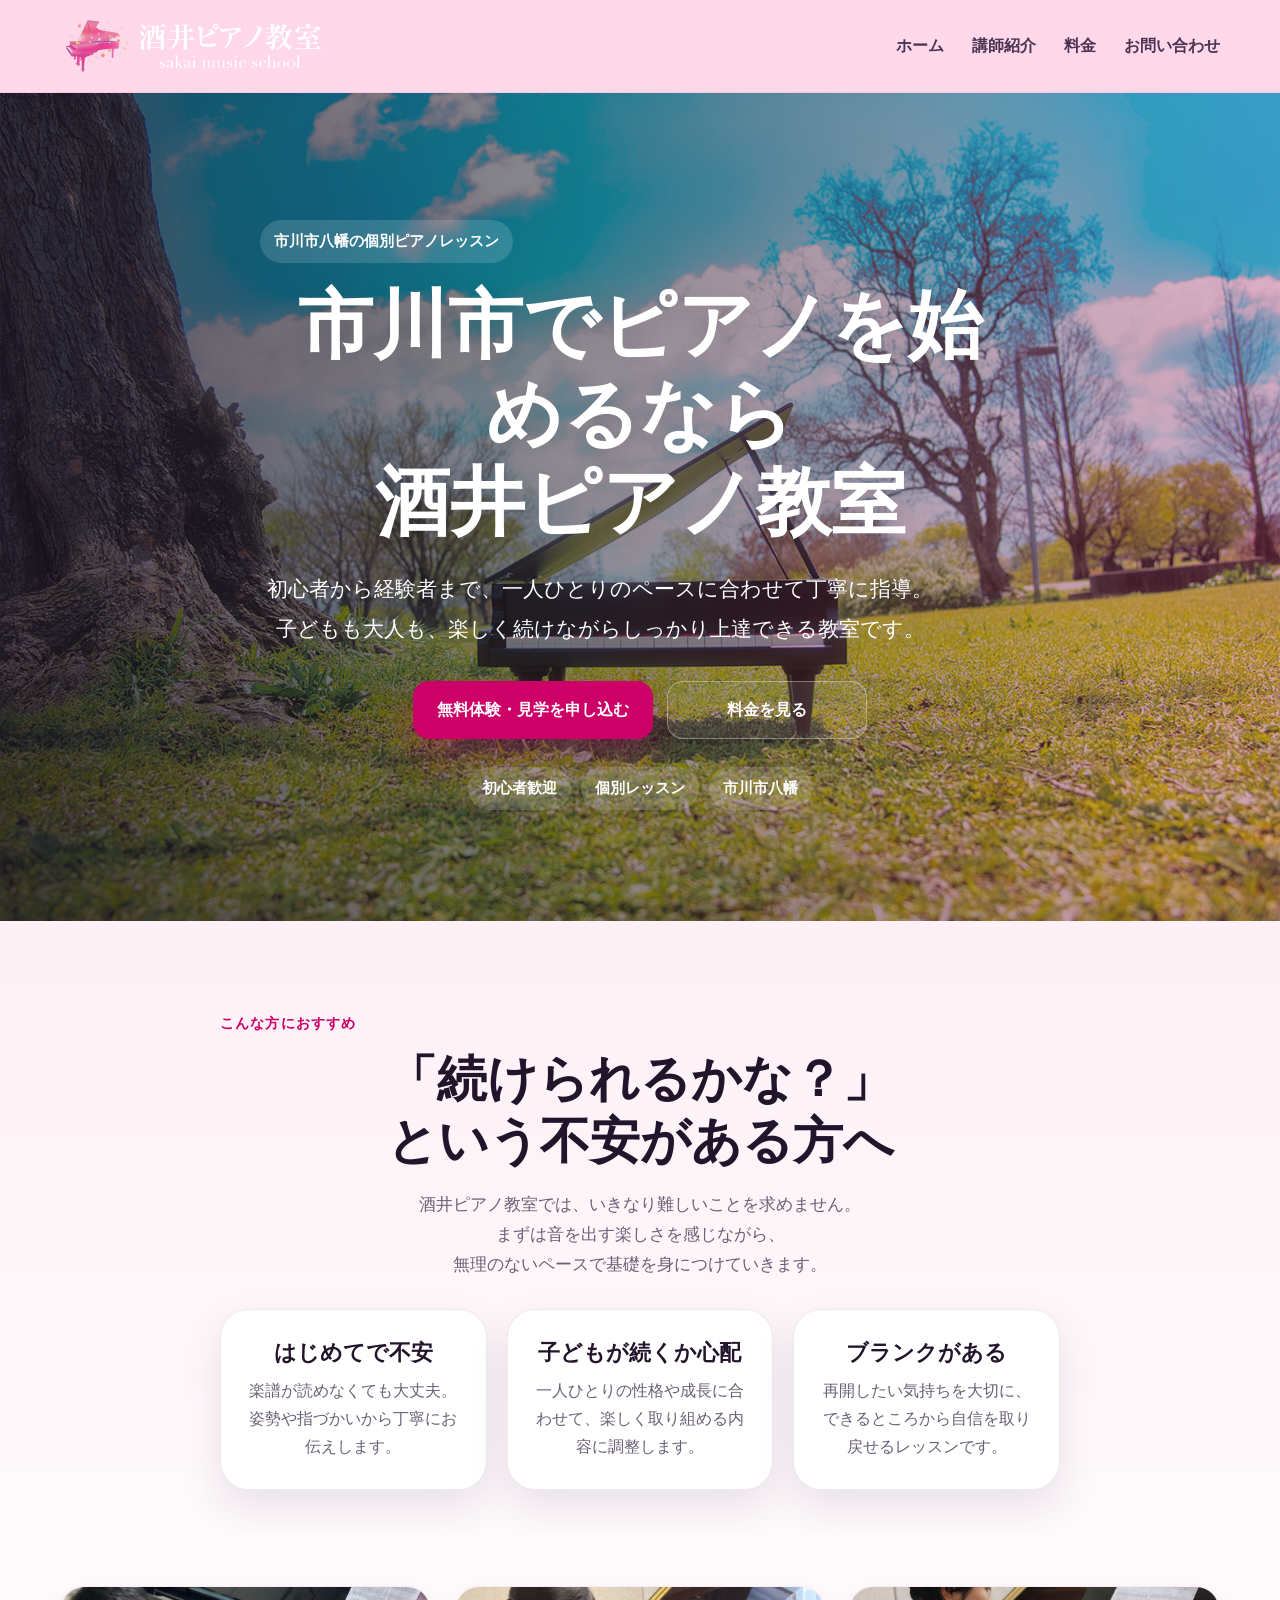
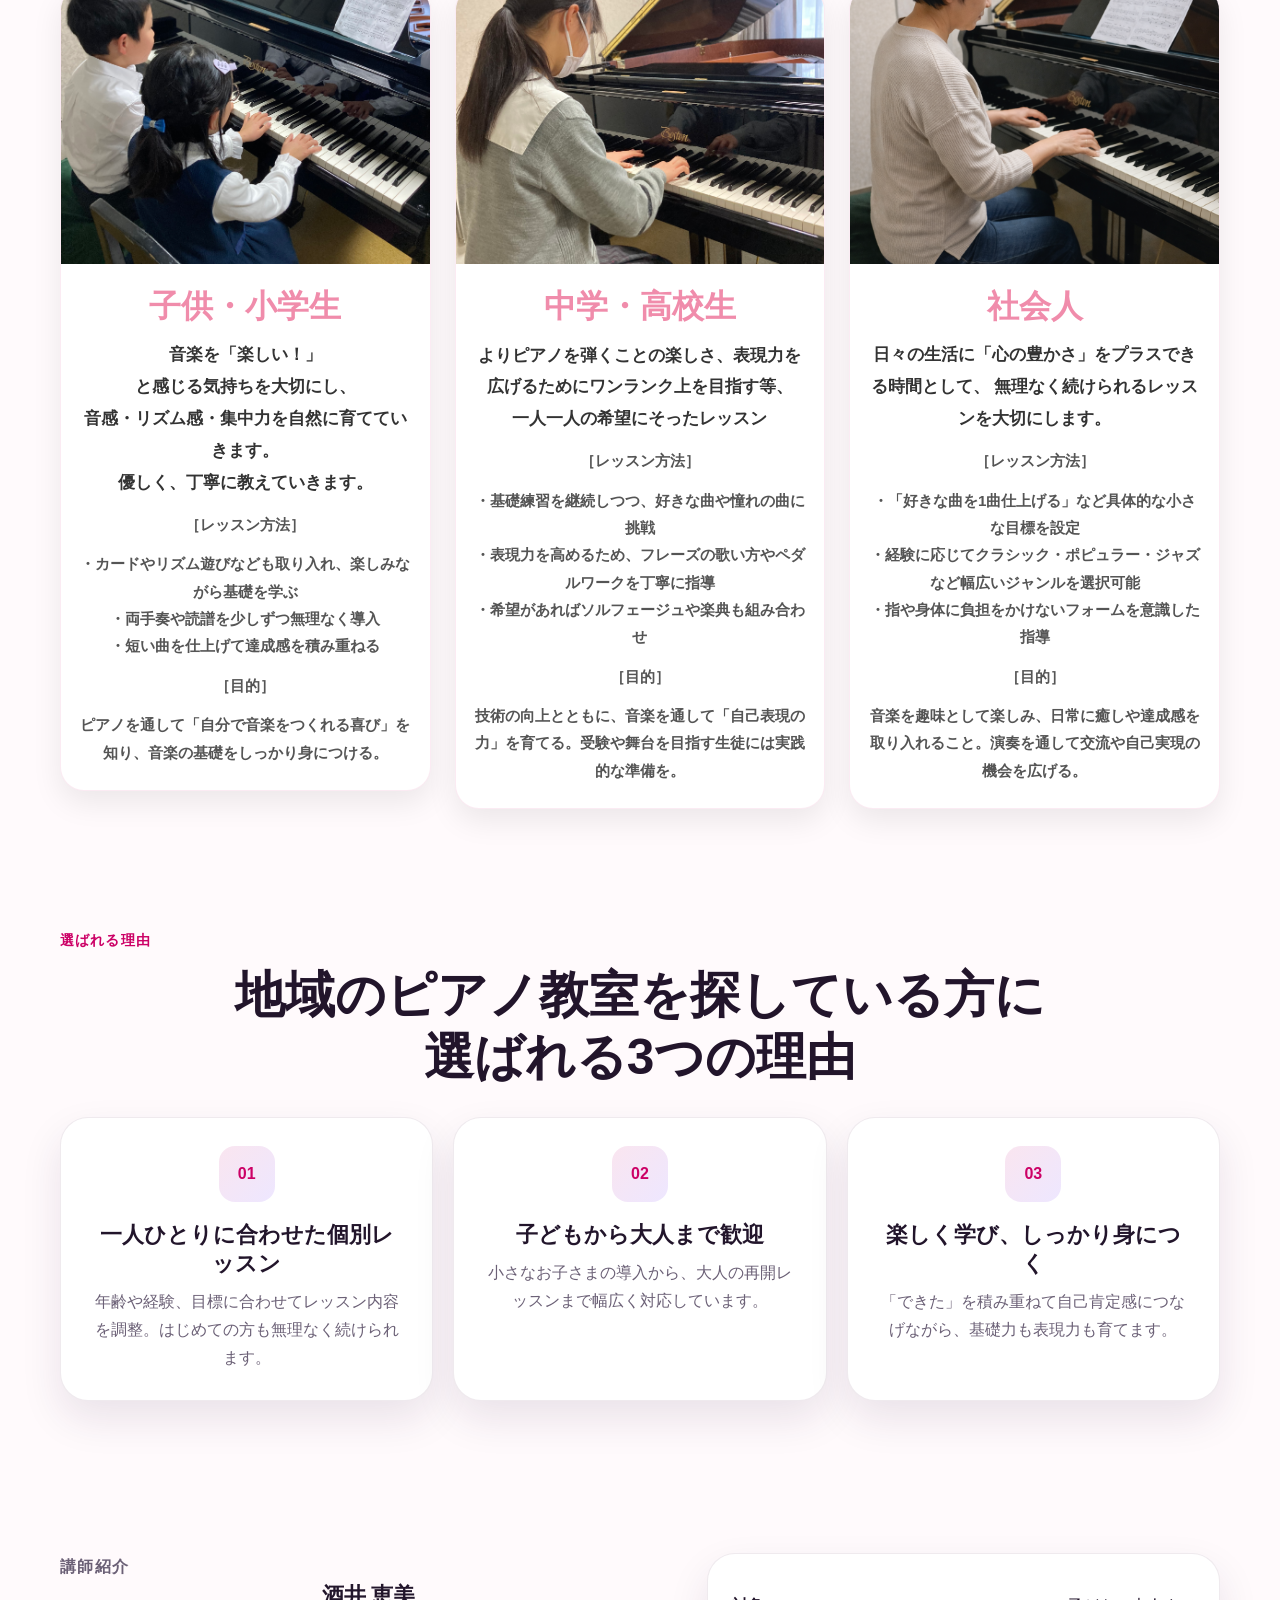
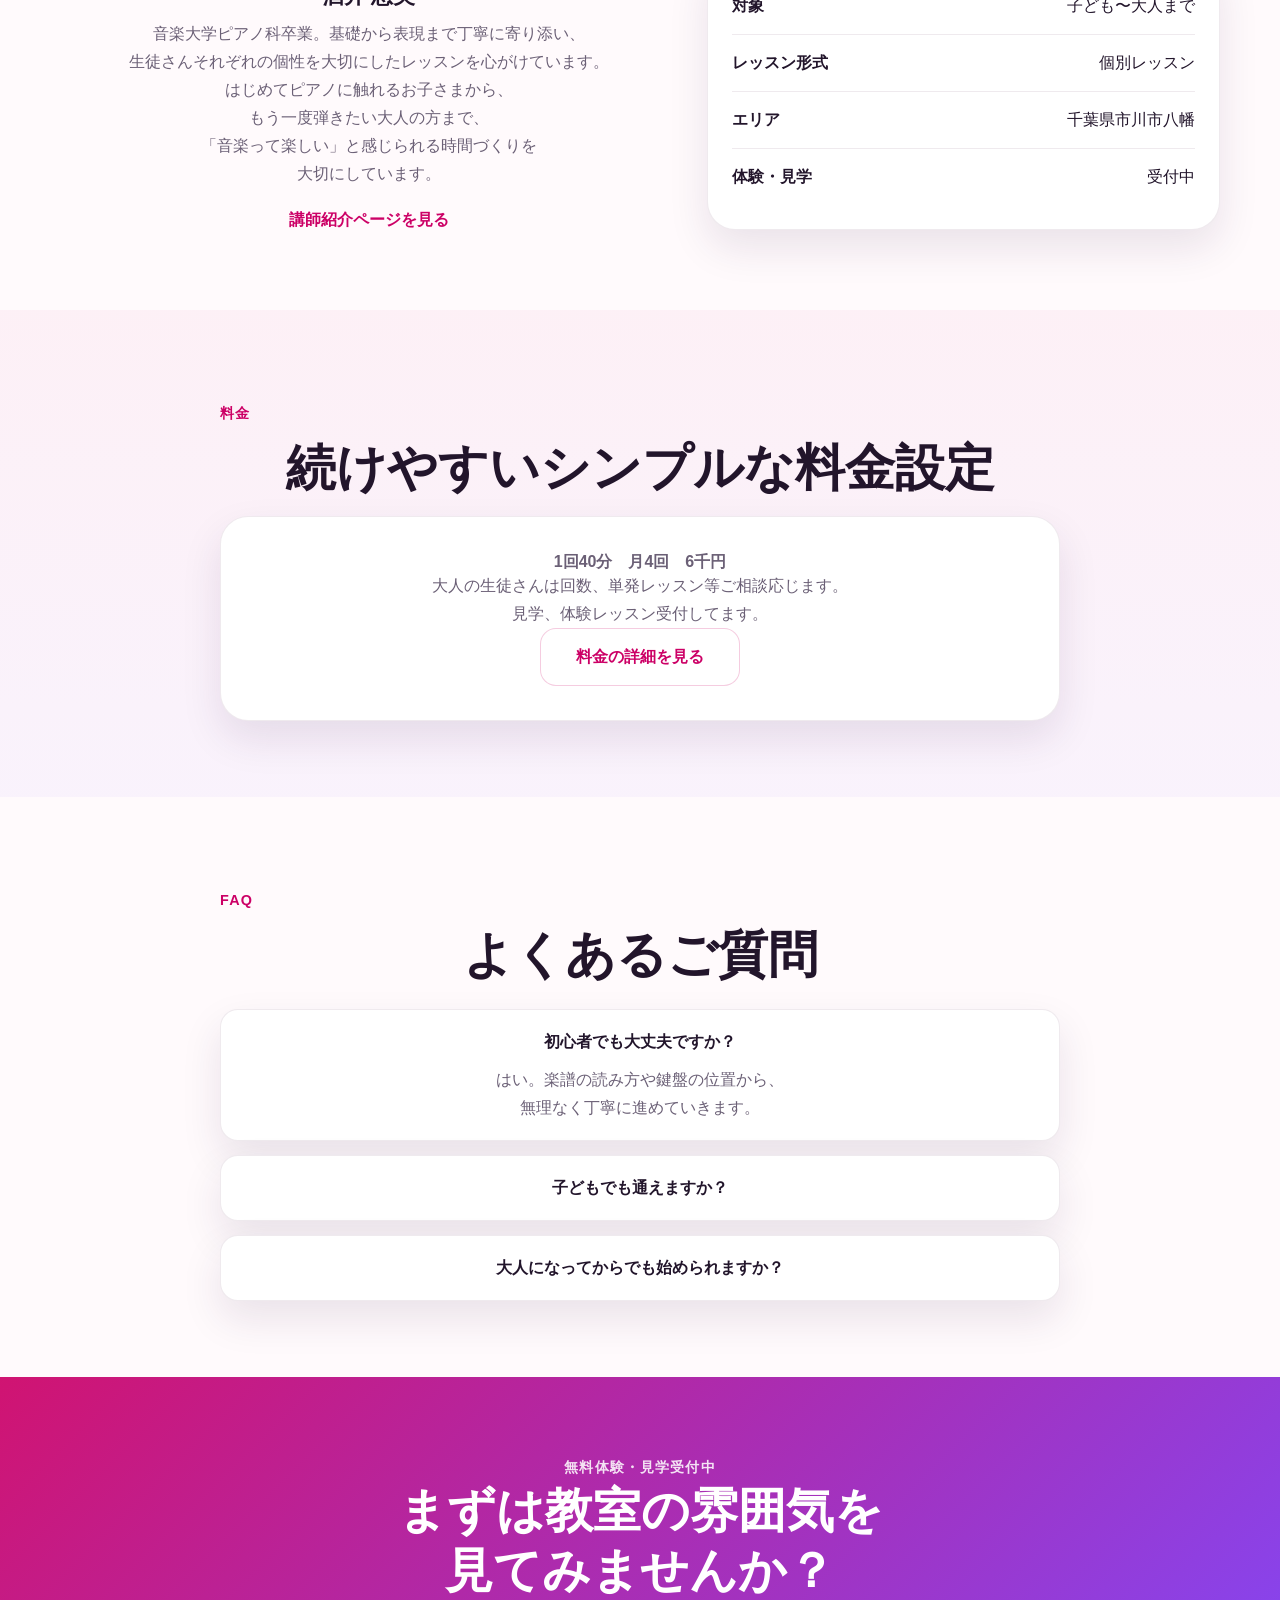
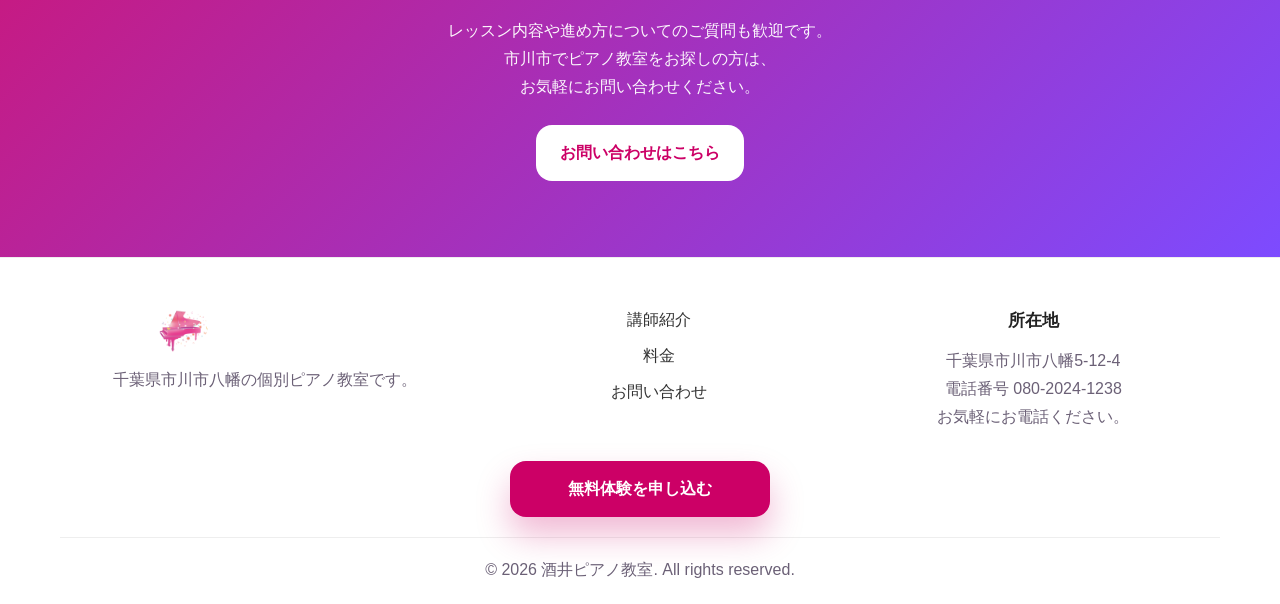
==== index.html @ 2bba55c4 "Add files via upload" ====
<!DOCTYPE html>
<html lang="ja">

<head>
  <meta charset="UTF-8" />
  <meta name="viewport" content="width=device-width, initial-scale=1.0" />
  <title>市川市・本八幡のピアノ教室｜酒井ピアノ教室</title>
  <meta name="description" content="千葉県市川市八幡の酒井ピアノ教室。初心者から経験者まで、一人ひとりに合わせた個別レッスン。子どもから大人まで歓迎。無料体験・見学受付中。" />
  <meta name="format-detection" content="telephone=no" />
  <meta property="og:type" content="website" />
  <meta property="og:title" content="市川市・本八幡のピアノ教室｜酒井ピアノ教室" />
  <meta property="og:description" content="初心者歓迎。個別レッスンで楽しく上達できる市川市八幡のピアノ教室です。" />
  <meta property="og:image" content="piano_head.jpg" />
  <meta name="twitter:card" content="summary_large_image" />
  <link rel="stylesheet" href="styles.css" />
  <script type="application/ld+json">
  {
    "@context": "https://schema.org",
    "@type": "MusicSchool",
    "name": "酒井ピアノ教室",
    "description": "市川市八幡にある個別レッスン中心のピアノ教室。",
    "image": "piano_head.jpg",
    "telephone": "000-0000-0000",
    "address": {
      "@type": "PostalAddress",
      "addressRegion": "千葉県",
      "addressLocality": "市川市",
      "streetAddress": "八幡5-1-0",
      "addressCountry": "JP"
    }
  }
  </script>
</head>

<body>
  <header class="site-header sakai-top-header">
    <div class="container nav-wrap">
      <a href="index.html" class="logo logo-image" aria-label="酒井ピアノ教室 ホーム">
        <img src="sakai_logo.png" alt="酒井ピアノ教室" class="site-logo-image" />
      </a>

      <button class="nav-toggle" aria-label="メニューを開く" aria-expanded="false" aria-controls="site-nav">
        <span></span><span></span><span></span>
      </button>

      <nav class="site-nav" id="site-nav">
        <a href="index.html">ホーム</a>
        <a href="teacher.html">講師紹介</a>
        <a href="price.html">料金</a>
        <a href="contact.html">お問い合わせ</a>
      </nav>
    </div>
  </header>

  <main>
    <section class="hero">
      <img src="piano_head.jpg" alt="青空と芝生の広場に置かれたピアノのイメージ写真" class="hero-image" />
      <div class="hero-overlay"></div>

      <div class="container hero-content">
        <p class="hero-kicker">市川市八幡の個別ピアノレッスン</p>
        <h1>市川市でピアノを始めるなら<br>酒井ピアノ教室</h1>
        <p class="hero-text">
          初心者から経験者まで、一人ひとりのペースに合わせて丁寧に指導。<br>
          子どもも大人も、楽しく続けながらしっかり上達できる教室です。
        </p>

        <div class="hero-actions">
          <a href="contact.html" class="btn btn-primary">無料体験・見学を申し込む</a>
          <a href="price.html" class="btn btn-secondary">料金を見る</a>
        </div>

        <ul class="hero-points">
          <li>初心者歓迎</li>
          <li>個別レッスン</li>
          <li>市川市八幡</li>
        </ul>
      </div>
    </section>

    <section class="section intro">
      <div class="container narrow-center">
        <p class="section-label center">こんな方におすすめ</p>
        <h2 class="section-title">「続けられるかな？」<br>という不安がある方へ</h2>
        <p class="lead center">
          酒井ピアノ教室では、いきなり難しいことを求めません。
          <br>まずは音を出す楽しさを感じながら、<br>無理のないペースで基礎を身につけていきます。
        </p>

        <div class="worry-grid">
          <article class="worry-card">
            <h3>はじめてで不安</h3>
            <p>楽譜が読めなくても大丈夫。姿勢や指づかいから丁寧にお伝えします。</p>
          </article>
          <article class="worry-card">
            <h3>子どもが続くか心配</h3>
            <p>一人ひとりの性格や成長に合わせて、楽しく取り組める内容に調整します。</p>
          </article>
          <article class="worry-card">
            <h3>ブランクがある</h3>
            <p>再開したい気持ちを大切に、できるところから自信を取り戻せるレッスンです。</p>
          </article>
        </div>
      </div>
    </section>

    <section class="section photo-band">
      <div class="container">
        <div class="photo-grid-3">

          <!-- 01 -->
          <figure class="photo-card">
            <img src="01.jpg" alt="子供・小学生のレッスン風景" />
            <figcaption class="photo-caption">
              <h3>子供・小学生</h3>
              <p>
                音楽を「楽しい！」<br>と感じる気持ちを大切にし、<br>
                音感・リズム感・集中力を自然に育てていきます。<br>優しく、丁寧に教えていきます。
              </p>

              <p class="small heading">［レッスン方法］</p>
              <p class="small">
                ・カードやリズム遊びなども取り入れ、楽しみながら基礎を学ぶ<br>
                ・両手奏や読譜を少しずつ無理なく導入<br>
                ・短い曲を仕上げて達成感を積み重ねる
              </p>

              <p class="small heading">［目的］</p>
              <p class="small">
                ピアノを通して「自分で音楽をつくれる喜び」を知り、音楽の基礎をしっかり身につける。
              </p>
            </figcaption>
          </figure>

          <!-- 02 -->
          <figure class="photo-card">
            <img src="02.jpg" alt="中学・高校生のレッスン風景" />
            <figcaption class="photo-caption">
              <h3>中学・高校生</h3>
              <p>
                よりピアノを弾くことの楽しさ、表現力を広げるためにワンランク上を目指す等、<br>
                一人一人の希望にそったレッスン
              </p>

              <p class="small heading">［レッスン方法］</p>
              <p class="small">
                ・基礎練習を継続しつつ、好きな曲や憧れの曲に挑戦<br>
                ・表現力を高めるため、フレーズの歌い方やペダルワークを丁寧に指導<br>
                ・希望があればソルフェージュや楽典も組み合わせ
              </p>

              <p class="small heading">［目的］</p>
              <p class="small">
                技術の向上とともに、音楽を通して「自己表現の力」を育てる。受験や舞台を目指す生徒には実践的な準備を。
              </p>
            </figcaption>
          </figure>

          <!-- 03 -->
          <figure class="photo-card">
            <img src="03.png" alt="社会人のレッスン風景" />
            <figcaption class="photo-caption">
              <h3>社会人</h3>
              <p>
                日々の生活に「心の豊かさ」をプラスできる時間として、
                無理なく続けられるレッスンを大切にします。
              </p>

              <p class="small heading">［レッスン方法］</p>
              <p class="small">
                ・「好きな曲を1曲仕上げる」など具体的な小さな目標を設定<br>
                ・経験に応じてクラシック・ポピュラー・ジャズなど幅広いジャンルを選択可能<br>
                ・指や身体に負担をかけないフォームを意識した指導
              </p>

              <p class="small heading">［目的］</p>
              <p class="small">
                音楽を趣味として楽しみ、日常に癒しや達成感を取り入れること。演奏を通して交流や自己実現の機会を広げる。
              </p>
            </figcaption>
          </figure>

        </div>
      </div>
    </section>

    <section class="section reasons" id="reason">
      <div class="container">
        <p class="section-label center">選ばれる理由</p>
        <h2 class="section-title">地域のピアノ教室を探している方に<br>選ばれる3つの理由</h2>

        <div class="feature-grid">
          <article class="feature-card">
            <div class="feature-num">01</div>
            <h3>一人ひとりに合わせた個別レッスン</h3>
            <p>年齢や経験、目標に合わせてレッスン内容を調整。はじめての方も無理なく続けられます。</p>
          </article>

          <article class="feature-card">
            <div class="feature-num">02</div>
            <h3>子どもから大人まで歓迎</h3>
            <p>小さなお子さまの導入から、大人の再開レッスンまで幅広く対応しています。</p>
          </article>

          <article class="feature-card">
            <div class="feature-num">03</div>
            <h3>楽しく学び、しっかり身につく</h3>
            <p>「できた」を積み重ねて自己肯定感につなげながら、基礎力も表現力も育てます。</p>
          </article>
        </div>
      </div>
    </section>

    <section class="section trust">
      <div class="container split-grid">
        <div class="trust-copy">
          <p class="section-label center-mobile">講師紹介</p>
          <h2>酒井 恵美</h2>
          <p>
            音楽大学ピアノ科卒業。基礎から表現まで丁寧に寄り添い、
            <br>生徒さんそれぞれの個性を大切にしたレッスンを心がけています。
          </p>
          <p>
            はじめてピアノに触れるお子さまから、<br>もう一度弾きたい大人の方まで、
            <br>「音楽って楽しい」と感じられる時間づくりを<br>大切にしています。
          </p>
          <p class="center-mobile">
            <a href="teacher.html" class="text-link">講師紹介ページを見る</a>
          </p>
        </div>

        <div class="trust-box">
          <div class="trust-item">
            <strong>対象</strong>
            <span>子ども〜大人まで</span>
          </div>
          <div class="trust-item">
            <strong>レッスン形式</strong>
            <span>個別レッスン</span>
          </div>
          <div class="trust-item">
            <strong>エリア</strong>
            <span>千葉県市川市八幡</span>
          </div>
          <div class="trust-item">
            <strong>体験・見学</strong>
            <span>受付中</span>
          </div>
        </div>
      </div>
    </section>

    <section class="section price-preview">
      <div class="container narrow-center">
        <p class="section-label center">料金</p>
        <h2 class="section-title">続けやすいシンプルな料金設定</h2>
        <div class="price-panel">
          <p class="price-main">1回40分　月4回　6千円</p>
          <p>大人の生徒さんは回数、単発レッスン等ご相談応じます。</p>
          <p>見学、体験レッスン受付してます。</p>
          <a href="price.html" class="btn btn-outline">料金の詳細を見る</a>
        </div>
      </div>
    </section>

    <section class="section faq">
      <div class="container narrow-center">
        <p class="section-label center">FAQ</p>
        <h2 class="section-title">よくあるご質問</h2>

        <div class="faq-list">
          <details open>
            <summary>初心者でも大丈夫ですか？</summary>
            <p>はい。楽譜の読み方や鍵盤の位置から、<br>無理なく丁寧に進めていきます。</p>
          </details>
          <details>
            <summary>子どもでも通えますか？</summary>
            <p>もちろんです。年齢や性格に合わせて、楽しみながら学べる内容をご提案します。</p>
          </details>
          <details>
            <summary>大人になってからでも始められますか？</summary>
            <p>大丈夫です。ブランクのある方や趣味で始めたい方にも対応しています。</p>
          </details>
        </div>
      </div>
    </section>

    <section class="cta">
      <div class="container cta-inner">
        <p class="section-label cta-label">無料体験・見学受付中</p>
        <h2>まずは教室の雰囲気を<br>見てみませんか？</h2>
        <p>
          レッスン内容や進め方についてのご質問も歓迎です。<br>市川市でピアノ教室をお探しの方は、<br>お気軽にお問い合わせください。
        </p>
        <a href="contact.html" class="btn btn-light">お問い合わせはこちら</a>
      </div>
    </section>
  </main>

  <footer class="site-footer">
    <div class="container footer-grid">
      <div>
        <div class="footer-brand footer-logo">
          <img src="sakai_logo.png" alt="酒井ピアノ教室">
        </div>
        <p>千葉県市川市八幡の個別ピアノ教室です。</p>
      </div>
      <div>
        <!-- <h3>ページ</h3> -->
        <ul class="footer-links">
          <li><a href="teacher.html">講師紹介</a></li>
          <li><a href="price.html">料金</a></li>
          <li><a href="contact.html">お問い合わせ</a></li>
        </ul>
      </div>
      <div>
        <h3>所在地</h3>
        <p>千葉県市川市八幡5-12-4</p>
        <p>電話番号 080-2024-1238</p>
        <p>お気軽にお電話ください。</p>
      </div>
    </div>
    <div class="footer-cta">
      <a href="contact.html" class="btn btn-primary">無料体験を申し込む</a>
    </div>

    <div class="container footer-bottom">
      <p>© 2026 酒井ピアノ教室. All rights reserved.</p>
    </div>
  </footer>

  <script>
    const toggle = document.querySelector('.nav-toggle');
    const nav = document.querySelector('.site-nav');

    if (toggle && nav) {
      toggle.addEventListener('click', () => {
        const expanded = toggle.getAttribute('aria-expanded') === 'true';
        toggle.setAttribute('aria-expanded', String(!expanded));
        nav.classList.toggle('open');
      });
    }
  </script>
</body>

</html>
---- styles.css ----
:root {
  --bg: #fffafc;
  --surface: #ffffff;
  --text: #22152b;
  --muted: #6b6076;
  --border: rgba(100, 50, 90, 0.10);
  --primary: #cc0066;
  --primary-strong: #ad0057;
  --primary-soft: rgba(204, 0, 102, 0.08);
  --accent: #6f38ff;
  --dark: #140d1f;
  --white: #ffffff;
  --header-pink: #ffd9ea;
  --shadow: 0 18px 40px rgba(45, 17, 66, 0.10);
  --radius-lg: 28px;
  --radius-md: 18px;
  --radius-sm: 12px;
  --container: 1160px;
}

* {
  box-sizing: border-box;
}

html {
  scroll-behavior: smooth;
}

body {
  margin: 0;
  font-family: -apple-system, BlinkMacSystemFont, "Segoe UI", "Hiragino Sans", "Hiragino Kaku Gothic ProN", "Noto Sans JP", "Yu Gothic", sans-serif;
  color: var(--text);
  background: var(--bg);
  line-height: 1.75;
}

img {
  max-width: 100%;
  display: block;
}

a {
  color: inherit;
  text-decoration: none;
}

button {
  font: inherit;
}

.container {
  width: min(var(--container), calc(100% - 32px));
  margin: 0 auto;
}

.narrow-center {
  width: min(840px, 100%);
  margin: 0 auto;
}

.center,
h1,
h2,
h3,
.section-title,
.page-hero h1,
.contact-form-title {
  text-align: center;
}

.center-mobile {
  text-align: left;
}

/* header */
.site-header {
  position: sticky;
  top: 0;
  z-index: 100;
  border-bottom: 1px solid rgba(243, 51, 147, 0.1);
}

.sakai-top-header {
  background: var(--header-pink);
  backdrop-filter: blur(14px);
}

.nav-wrap {
  min-height: 92px;
  display: flex;
  align-items: center;
  justify-content: space-between;
  gap: 24px;
}

.logo,
.footer-brand {
  display: inline-flex;
  align-items: center;
  gap: 10px;
  font-weight: 800;
  font-size: clamp(1.05rem, 2vw, 1.7rem);
  letter-spacing: 0.02em;
}

.logo-image {
  display: inline-flex;
  align-items: center;
  max-width: 100%;
}

.site-logo-image {
  height: 64px;
  width: auto;
  object-fit: contain;
}

.logo-icon {
  color: var(--primary);
  font-size: 1.5em;
  line-height: 1;
}

.site-nav {
  display: flex;
  align-items: center;
  gap: 28px;
  font-weight: 700;
}

.site-nav a {
  color: #4a3353;
}

.site-nav a:hover,
.site-nav a.active {
  color: var(--primary);
}

.nav-toggle {
  display: none;
  width: 46px;
  height: 46px;
  border: 0;
  border-radius: 12px;
  background: rgba(255, 255, 255, 0.55);
  align-items: center;
  justify-content: center;
  flex-direction: column;
  gap: 5px;
  cursor: pointer;
}

.nav-toggle span {
  width: 22px;
  height: 2px;
  background: var(--primary);
  border-radius: 999px;
}

/* hero */
.hero {
  position: relative;
  min-height: min(92vh, 900px);
  display: flex;
  align-items: center;
  overflow: hidden;
  background: #120d1f;
}

.hero-image {
  position: absolute;
  inset: 0;
  width: 100%;
  height: 100%;
  object-fit: cover;
}

.hero-overlay {
  position: absolute;
  inset: 0;
  background:
    linear-gradient(90deg, rgba(20, 13, 31, 0.68) 0%, rgba(20, 13, 31, 0.44) 42%, rgba(204, 0, 102, 0.22) 100%),
    linear-gradient(180deg, rgba(255, 255, 255, 0.06), rgba(20, 13, 31, 0.18));
}

.hero-content {
  position: relative;
  z-index: 1;
  color: var(--white);
  padding: 88px 0 72px;
  max-width: 760px;
  margin: 0 auto;
}

.hero-kicker {
  margin: 0 0 18px;
  display: inline-block;
  padding: 8px 14px;
  border-radius: 999px;
  background: rgba(255, 255, 255, 0.15);
  backdrop-filter: blur(6px);
  font-weight: 700;
  font-size: 0.95rem;
}

.hero h1 {
  margin: 0;
  font-size: clamp(2.2rem, 6vw, 4.7rem);
  line-height: 1.18;
  font-weight: 800;
  text-shadow: 0 8px 30px rgba(0, 0, 0, 0.18);
}

.hero-text {
  margin: 22px 0 0;
  font-size: clamp(1rem, 2vw, 1.32rem);
  line-height: 1.9;
  max-width: 680px;
  text-align: center;
}

.hero-actions {
  margin-top: 32px;
  display: flex;
  flex-wrap: wrap;
  gap: 14px;
  justify-content: center;
}

.hero-points {
  list-style: none;
  padding: 0;
  margin: 28px 0 0;
  display: flex;
  flex-wrap: wrap;
  gap: 10px;
  justify-content: center;
}

.hero-points li {
  padding: 8px 14px;
  border-radius: 999px;
  background: rgba(255, 255, 255, 0.15);
  font-size: 0.95rem;
  font-weight: 700;
}

/* buttons */
.btn {
  display: inline-flex;
  justify-content: center;
  align-items: center;
  min-height: 56px;
  min-width: 200px;
  padding: 14px 24px;
  border-radius: 16px;
  font-weight: 800;
  transition: transform 0.2s ease, background 0.2s ease, color 0.2s ease, border-color 0.2s ease;
}

.btn:hover {
  transform: translateY(-1px);
}

.btn-primary {
  color: var(--white);
  background: var(--primary);
  box-shadow: 0 18px 34px rgba(204, 0, 102, 0.28);
}

.btn-primary:hover {
  background: var(--primary-strong);
}

.btn-secondary {
  color: var(--white);
  border: 1px solid rgba(255, 255, 255, 0.35);
  background: rgba(255, 255, 255, 0.08);
}

.btn-light {
  color: var(--primary);
  background: var(--white);
}

.btn-outline {
  color: var(--primary);
  border: 1px solid rgba(204, 0, 102, 0.2);
  background: var(--white);
}

/* sections */
.section {
  padding: 76px 0;
}

.section-label {
  display: inline-block;
  margin-bottom: 12px;
  color: var(--primary);
  font-weight: 800;
  letter-spacing: 0.08em;
  text-transform: uppercase;
  font-size: 0.9rem;
}

.section-title {
  margin: 0 0 16px;
  font-size: clamp(1.8rem, 4vw, 3.1rem);
  line-height: 1.25;
  font-weight: 800;
}

.lead {
  margin: 0;
  color: var(--muted);
  font-size: 1.08rem;
}

.intro {
  background: linear-gradient(180deg, rgba(204, 0, 102, 0.04), rgba(255, 255, 255, 0));
}

/* common grid */
.worry-grid,
.feature-grid,
.footer-grid,
.contact-grid,
.split-grid {
  display: grid;
  gap: 20px;
}

.worry-grid {
  margin-top: 30px;
  grid-template-columns: repeat(3, 1fr);
}

.worry-card,
.feature-card,
.price-panel,
.info-card,
.map-dummy,
.teacher-card,
.trust-box {
  background: var(--surface);
  border: 1px solid var(--border);
  border-radius: var(--radius-lg);
  box-shadow: var(--shadow);
}

.worry-card,
.feature-card {
  padding: 28px;
}

.worry-card h3,
.feature-card h3,
.trust-copy h2,
.teacher-body h2 {
  margin: 0 0 10px;
  font-size: 1.35rem;
  line-height: 1.35;
}

.worry-card p,
.feature-card p,
.trust-copy p,
.teacher-body p,
.info-card p,
.price-panel p,
.site-footer p,
.footer-links a,
.map-dummy span {
  margin: 0;
  color: var(--muted);
  font-size: 1rem;
  text-align: center;
}

/* photo section */
.photo-band {
  padding-top: 20px;
}

.photo-grid-3 {
  display: grid;
  grid-template-columns: repeat(3, 1fr);
  gap: 24px;
  align-items: start;
}

.photo-card {
  margin: 0;
  background: #ffffff;
  border-radius: 24px;
  overflow: hidden;
  box-shadow: 0 12px 30px rgba(0, 0, 0, 0.08);
  border: 1px solid rgba(204, 0, 102, 0.08);
}

.photo-card img {
  width: 100%;
  display: block;
  aspect-ratio: 4 / 3;
  object-fit: cover;
}

.photo-caption {
  padding: 22px 18px 24px;
  text-align: center;
}

.photo-caption h3 {
  margin: 0 0 12px;
  color: #f08cab;
  font-size: 2rem;
  line-height: 1.3;
  font-weight: 800;
}

.photo-caption p {
  margin: 0;
  color: #333;
  font-size: 1.05rem;
  line-height: 1.9;
  font-weight: 700;
  text-align: center;
}

.photo-caption .small {
  margin-top: 12px;
  color: #555;
  font-size: 0.95rem;
  line-height: 1.8;
  font-weight: 600;
}

/* reasons */
.reasons {
  padding-top: 28px;
}

.feature-grid {
  margin-top: 28px;
  grid-template-columns: repeat(3, 1fr);
}

.feature-num {
  width: 56px;
  height: 56px;
  border-radius: 16px;
  background: linear-gradient(135deg, rgba(204, 0, 102, 0.10), rgba(111, 56, 255, 0.12));
  color: var(--primary);
  display: grid;
  place-items: center;
  font-weight: 800;
  margin: 0 auto 18px;
}

/* trust */
.split-grid {
  grid-template-columns: 1.1fr 0.9fr;
  align-items: start;
}

.trust-copy {
  padding-right: 10px;
}

.trust-box {
  padding: 24px;
}

.trust-item {
  display: flex;
  justify-content: space-between;
  gap: 18px;
  padding: 14px 0;
  border-bottom: 1px solid var(--border);
}

.trust-item:last-child {
  border-bottom: 0;
}

.trust-item strong {
  color: var(--text);
  font-size: 0.98rem;
}

.text-link {
  display: inline-block;
  margin-top: 18px;
  color: var(--primary);
  font-weight: 800;
}

/* price */
.price-preview {
  background: linear-gradient(180deg, rgba(204, 0, 102, 0.04), rgba(111, 56, 255, 0.04));
}

.price-panel {
  padding: 34px 28px;
  text-align: center;
}

.price-panel.large {
  max-width: 760px;
  margin: 0 auto;
}

.price-main {
  margin: 0 0 14px;
  color: var(--text);
  font-size: clamp(2rem, 5vw, 3.2rem);
  line-height: 1.35;
  font-weight: 800;
  text-align: center;
}

/* faq */
.faq-list {
  margin-top: 22px;
  display: grid;
  gap: 14px;
}

.faq-list details {
  background: var(--surface);
  border: 1px solid var(--border);
  border-radius: 18px;
  padding: 18px 20px;
  box-shadow: var(--shadow);
}

.faq-list summary {
  cursor: pointer;
  font-weight: 800;
  color: var(--text);
  text-align: center;
  list-style: none;
}

.faq-list summary::-webkit-details-marker {
  display: none;
}

.faq-list p {
  margin: 10px 0 0;
  color: var(--muted);
  text-align: center;
}

/* cta */
.cta {
  padding: 76px 0;
  background: linear-gradient(135deg, rgba(204, 0, 102, 0.92), rgba(111, 56, 255, 0.9));
  color: var(--white);
}

.cta-inner {
  text-align: center;
  max-width: 860px;
  margin: 0 auto;
}

.cta-label {
  color: rgba(255, 255, 255, 0.9);
}

.cta h2 {
  margin: 0 0 16px;
  font-size: clamp(1.9rem, 4vw, 3rem);
  line-height: 1.25;
}

.cta p {
  margin: 0 auto;
  max-width: 720px;
  opacity: 0.96;
  text-align: center;
}

.cta .btn {
  margin-top: 24px;
}

/* sub pages */
.subpage {
  min-height: calc(100vh - 180px);
}

.page-hero {
  padding: 70px 0 18px;
}

.page-hero-soft {
  background: linear-gradient(180deg, rgba(204, 0, 102, 0.06), rgba(255, 255, 255, 0));
}

.teacher-card {
  padding: 30px;
  display: grid;
  grid-template-columns: 110px 1fr;
  gap: 24px;
  align-items: center;
}

.teacher-avatar {
  width: 110px;
  height: 110px;
  border-radius: 50%;
  overflow: hidden;
  display: grid;
  place-items: center;
  font-size: 2.2rem;
  font-weight: 800;
  color: var(--primary);
  background: linear-gradient(135deg, rgba(204, 0, 102, 0.10), rgba(111, 56, 255, 0.12));
  margin: 0 auto;
}

.teacher-avatar img {
  width: 100%;
  height: 100%;
  object-fit: cover;
}

.contact-grid {
  grid-template-columns: 0.88fr 1.12fr;
  align-items: stretch;
}

.info-card,
.map-dummy {
  padding: 30px;
}

.top-space {
  margin-top: 22px;
}

.map-dummy {
  min-height: 320px;
  display: grid;
  place-items: center;
  text-align: center;
  background: linear-gradient(135deg, rgba(204, 0, 102, 0.05), rgba(111, 56, 255, 0.05));
  border-style: dashed;
}

.map-dummy p {
  margin: 0;
  color: var(--primary);
  font-weight: 800;
  text-align: center;
}

/* footer */
.site-footer {
  background: #ffffff;
  color: #222;
  padding: 48px 0 20px;
  border-top: 1px solid #eee;
  text-align: center;
}

.site-footer h3 {
  margin: 0 0 12px;
  font-size: 1.05rem;
  text-align: center;
  color: #222;
}

.compact-footer {
  padding-top: 28px;
}

.footer-grid {
  grid-template-columns: 1.1fr 0.9fr 1fr;
}

.footer-links {
  list-style: none;
  padding: 0;
  margin: 0;
  display: grid;
  gap: 8px;
}

.footer-links a {
  color: #333;
}

.footer-links a:hover {
  color: #cc0066;
}

.footer-logo img {
  width: 220px;
  max-width: 100%;
  height: auto;
  margin: 0 auto 10px;
  display: block;
}

.footer-bottom {
  padding-top: 18px;
  margin-top: 20px;
  border-top: 1px solid #eee;
  text-align: center;
  color: #666;
}

.footer-cta {
  text-align: center;
  margin-top: 30px;
}

.footer-cta .btn {
  min-width: 260px;
}

/* contact page */
.sakai-breadcrumb {
  background: #f9f1f5;
  padding: 18px 0 0;
}

.sakai-breadcrumb p {
  margin: 0;
  color: #777;
  font-size: 0.95rem;
  text-align: left;
}

.sakai-breadcrumb a {
  color: #7d8aa0;
}

.sakai-contact-page {
  background: #f9f1f5;
}

.sakai-contact-section {
  padding-top: 12px;
}

.sakai-contact-card {
  background: #fff;
  border: 1px solid #e5dce3;
  border-radius: 8px;
  padding: 28px 22px 70px;
}

.sakai-contact-card h1 {
  margin: 0 0 24px;
  font-size: 2rem;
  font-weight: 700;
  color: #333;
  text-align: center;
}

.sakai-contact-form {
  display: grid;
  gap: 12px;
}

.sakai-form-group {
  display: grid;
  gap: 8px;
}

.sakai-form-group label {
  color: #333;
  font-size: 1rem;
  text-align: center;
}

.sakai-form-group input,
.sakai-form-group textarea {
  width: 100%;
  border: 1px solid #ddd;
  border-radius: 3px;
  padding: 12px 14px;
  font-size: 1rem;
  background: #fff;
  color: #222;
  outline: none;
  text-align: center;
}

.sakai-form-group input:focus,
.sakai-form-group textarea:focus {
  border-color: #d28cc4;
}

.sakai-form-group textarea {
  resize: vertical;
  min-height: 260px;
}

.sakai-submit-btn {
  margin: 6px auto 0;
  width: 84px;
  height: 42px;
  border: none;
  border-radius: 999px;
  background: #9d8d74;
  color: #fff;
  font-size: 1rem;
  cursor: pointer;
  display: block;
}

.sakai-submit-btn:hover {
  opacity: 0.92;
}

.sakai-footer {
  background: #000;
  color: #ddd;
  text-align: center;
  padding: 50px 0 28px;
}

.sakai-page-top {
  color: #ddd;
  margin-bottom: 24px;
  text-align: center;
}

.sakai-footer-nav {
  list-style: none;
  display: flex;
  justify-content: center;
  gap: 18px;
  padding: 0;
  margin: 0 0 18px;
}

.sakai-footer-nav a {
  color: #ddd;
}

.sakai-copy {
  margin: 0;
  color: #cfcfcf;
  text-align: center;
}

/* responsive */
@media (max-width: 980px) {

  .worry-grid,
  .feature-grid,
  .photo-grid-3,
  .split-grid,
  .footer-grid,
  .contact-grid {
    grid-template-columns: 1fr;
  }

  .hero {
    min-height: 78vh;
  }

  .hero-content {
    max-width: 100%;
  }

  .photo-grid-3 {
    gap: 28px;
  }

  .photo-card img {
    aspect-ratio: 16 / 10;
  }
}

@media (max-width: 760px) {
  .container {
    width: min(100% - 24px, var(--container));
  }

  .center-mobile {
    text-align: center;
  }

  .nav-wrap {
    min-height: 78px;
    position: relative;
  }

  .site-logo-image {
    height: 42px;
  }

  .nav-toggle {
    display: inline-flex;
  }

  .site-nav {
    position: absolute;
    top: calc(100% + 10px);
    left: 0;
    right: 0;
    background: rgba(255, 245, 250, 0.98);
    border: 1px solid var(--border);
    border-radius: 20px;
    box-shadow: var(--shadow);
    padding: 12px;
    display: none;
    flex-direction: column;
    align-items: stretch;
    gap: 2px;
  }

  .site-nav.open {
    display: flex;
  }

  .site-nav a {
    padding: 12px 14px;
    border-radius: 12px;
    text-align: center;
  }

  .site-nav a:hover,
  .site-nav a.active {
    background: var(--primary-soft);
  }

  .hero {
    min-height: 82vh;
  }

  .hero-overlay {
    background:
      linear-gradient(180deg, rgba(20, 13, 31, 0.46) 0%, rgba(20, 13, 31, 0.58) 55%, rgba(204, 0, 102, 0.32) 100%);
  }

  .hero-content {
    padding: 58px 0 54px;
  }

  .hero h1 {
    line-height: 1.22;
  }

  .hero-text br {
    display: none;
  }

  .hero-actions {
    flex-direction: column;
    align-items: stretch;
  }

  .btn {
    width: 100%;
    min-width: 0;
  }

  .hero-points {
    gap: 8px;
  }

  .section {
    padding: 58px 0;
  }

  .worry-card,
  .feature-card,
  .price-panel,
  .info-card,
  .map-dummy,
  .teacher-card,
  .trust-box {
    border-radius: 22px;
  }

  .teacher-card {
    grid-template-columns: 1fr;
    text-align: center;
  }

  .trust-item {
    flex-direction: column;
    gap: 4px;
  }

  .sakai-contact-card {
    padding: 22px 16px 40px;
  }

  .sakai-contact-card h1 {
    font-size: 1.6rem;
  }

  .sakai-form-group textarea {
    min-height: 180px;
  }

  .sakai-footer-nav {
    flex-wrap: wrap;
    gap: 10px 16px;
  }

  .photo-caption {
    padding: 18px 14px 20px;
  }

  .photo-caption h3 {
    font-size: 1.6rem;
  }

  .photo-caption p {
    font-size: 1rem;
    line-height: 1.8;
  }

  .photo-caption .small {
    font-size: 0.9rem;
  }
}
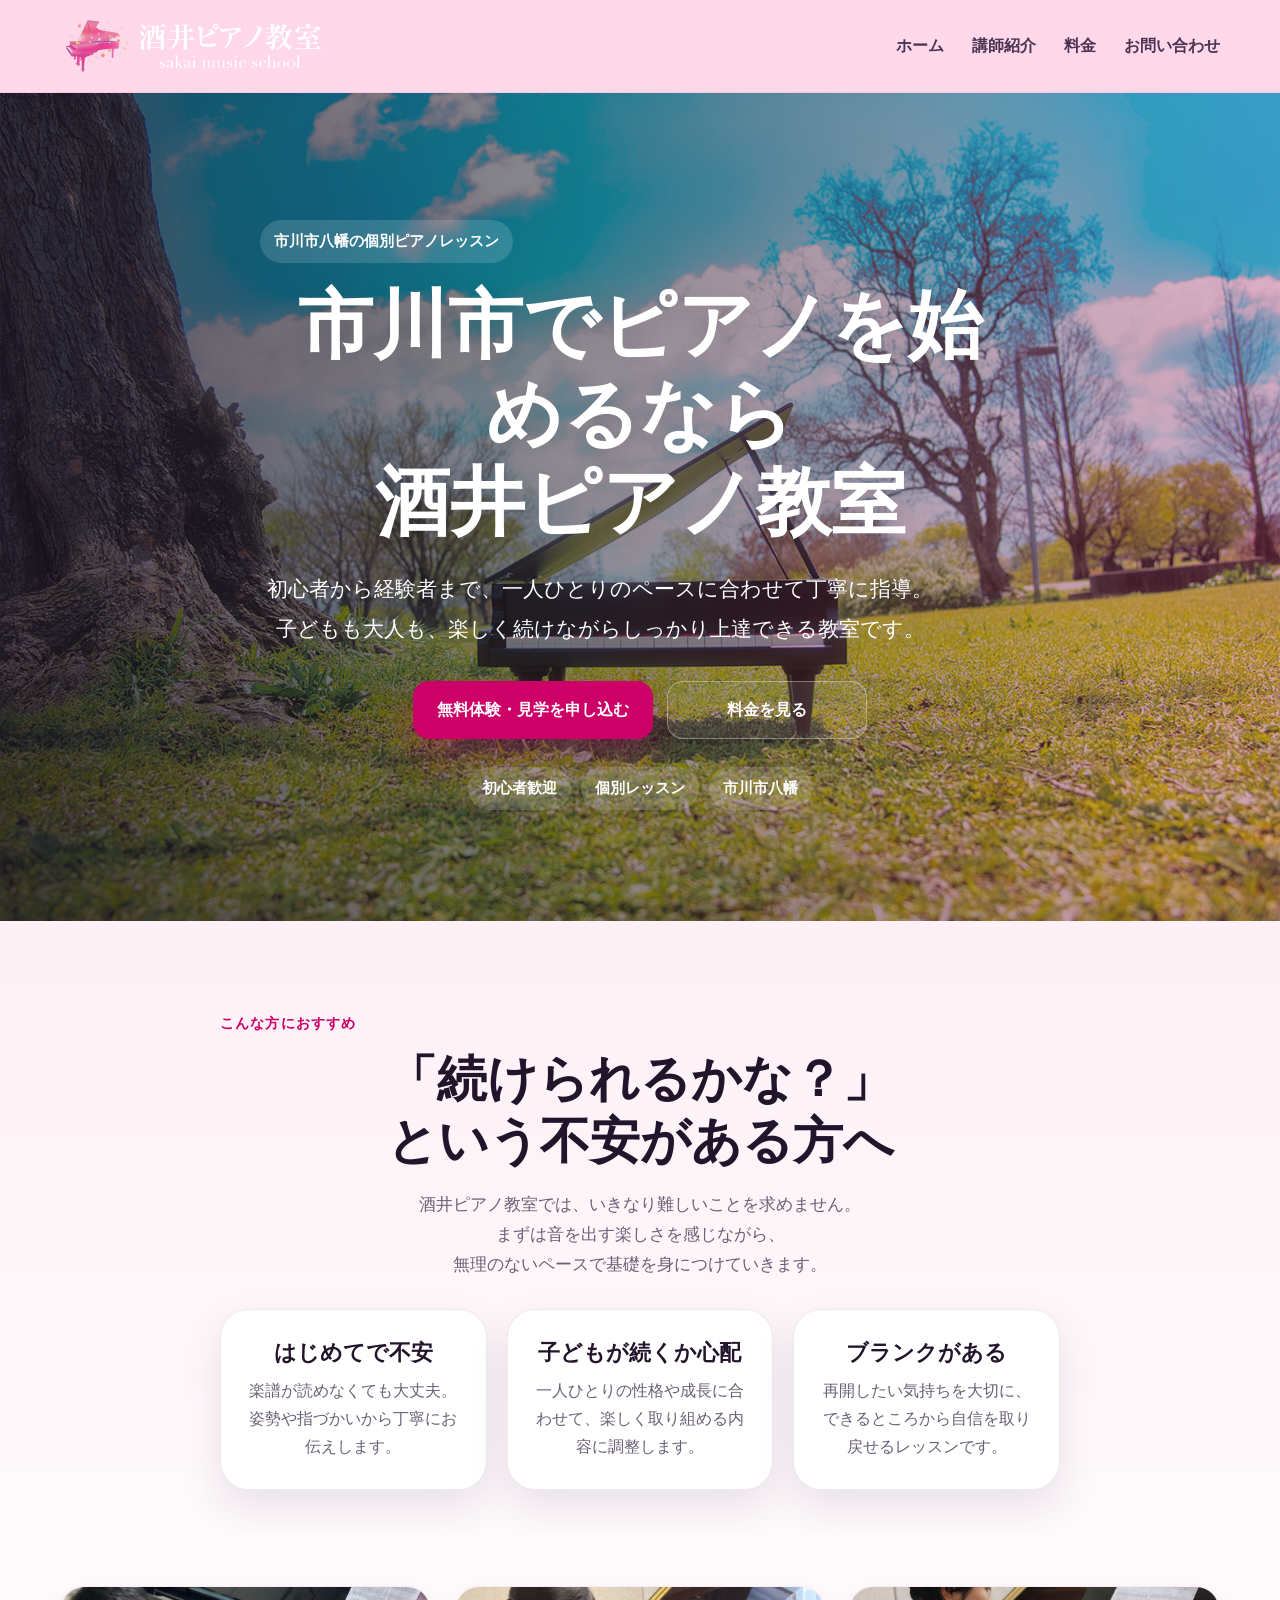
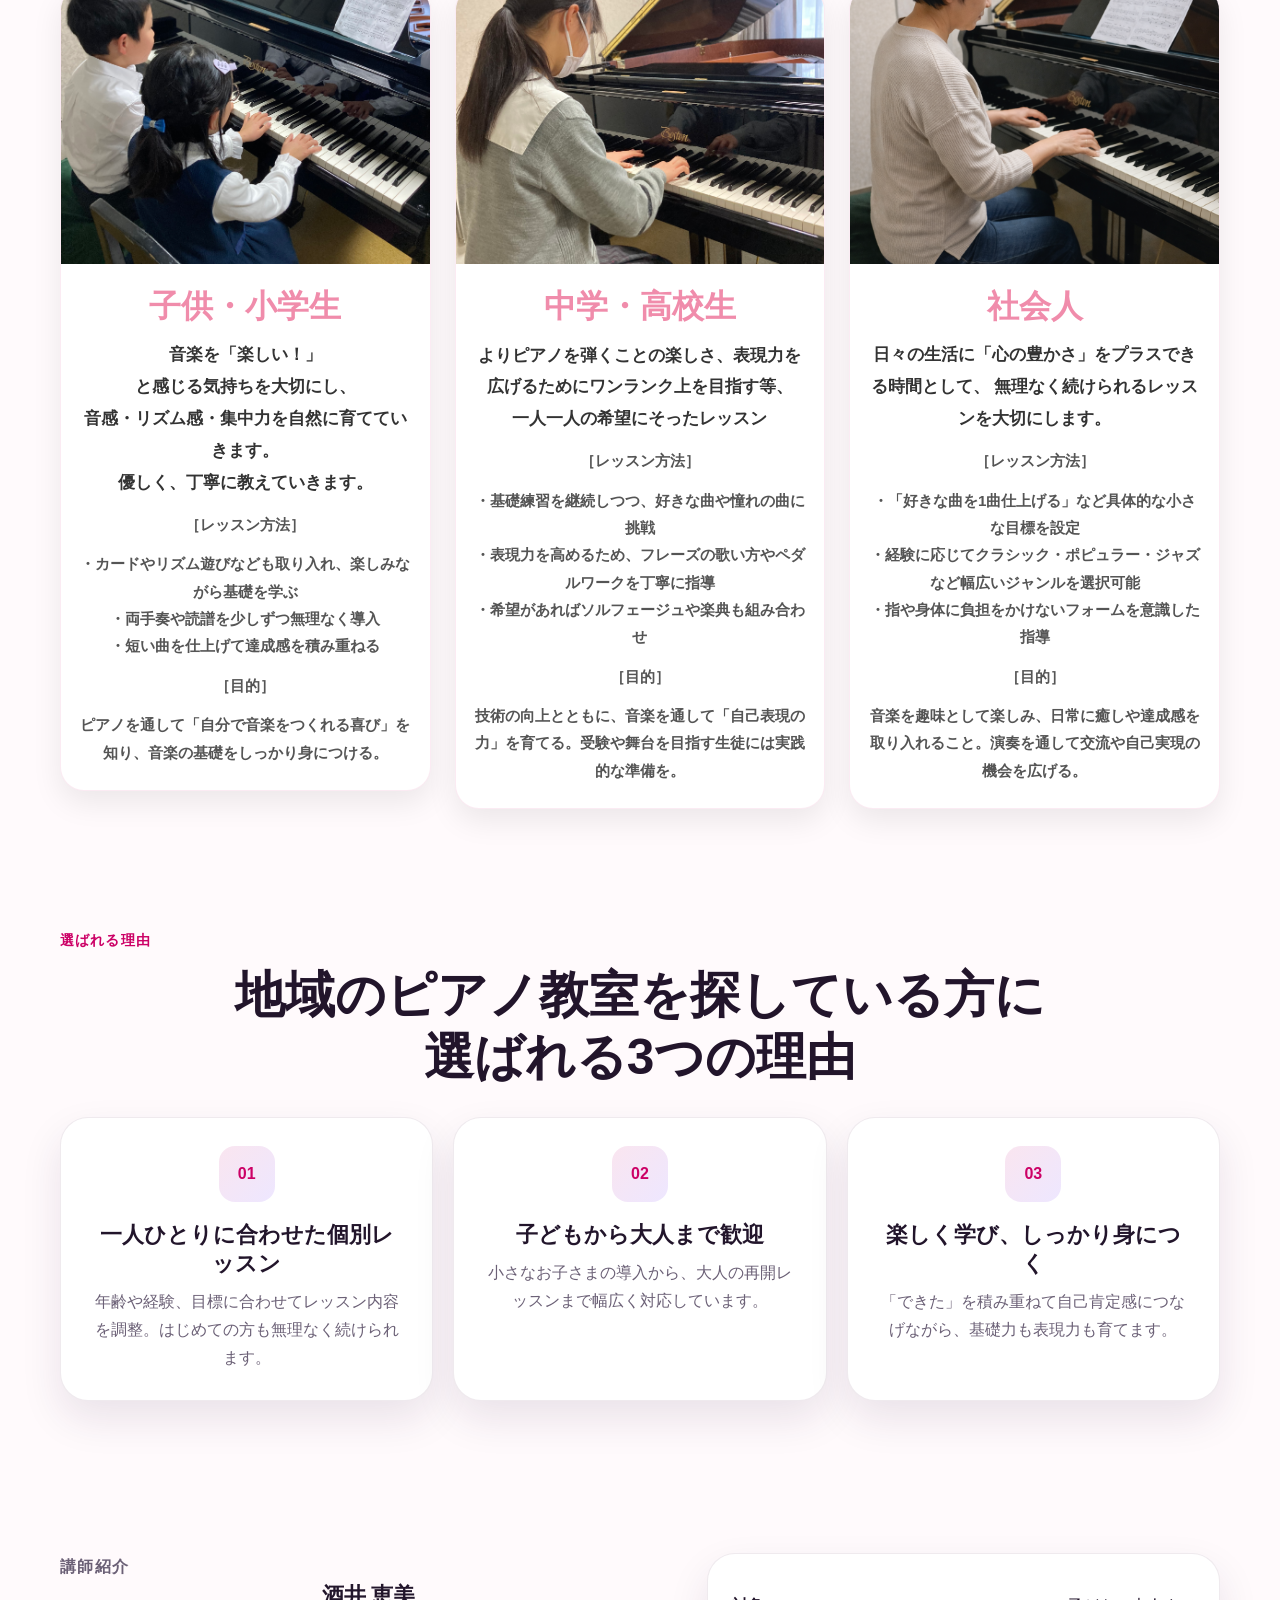
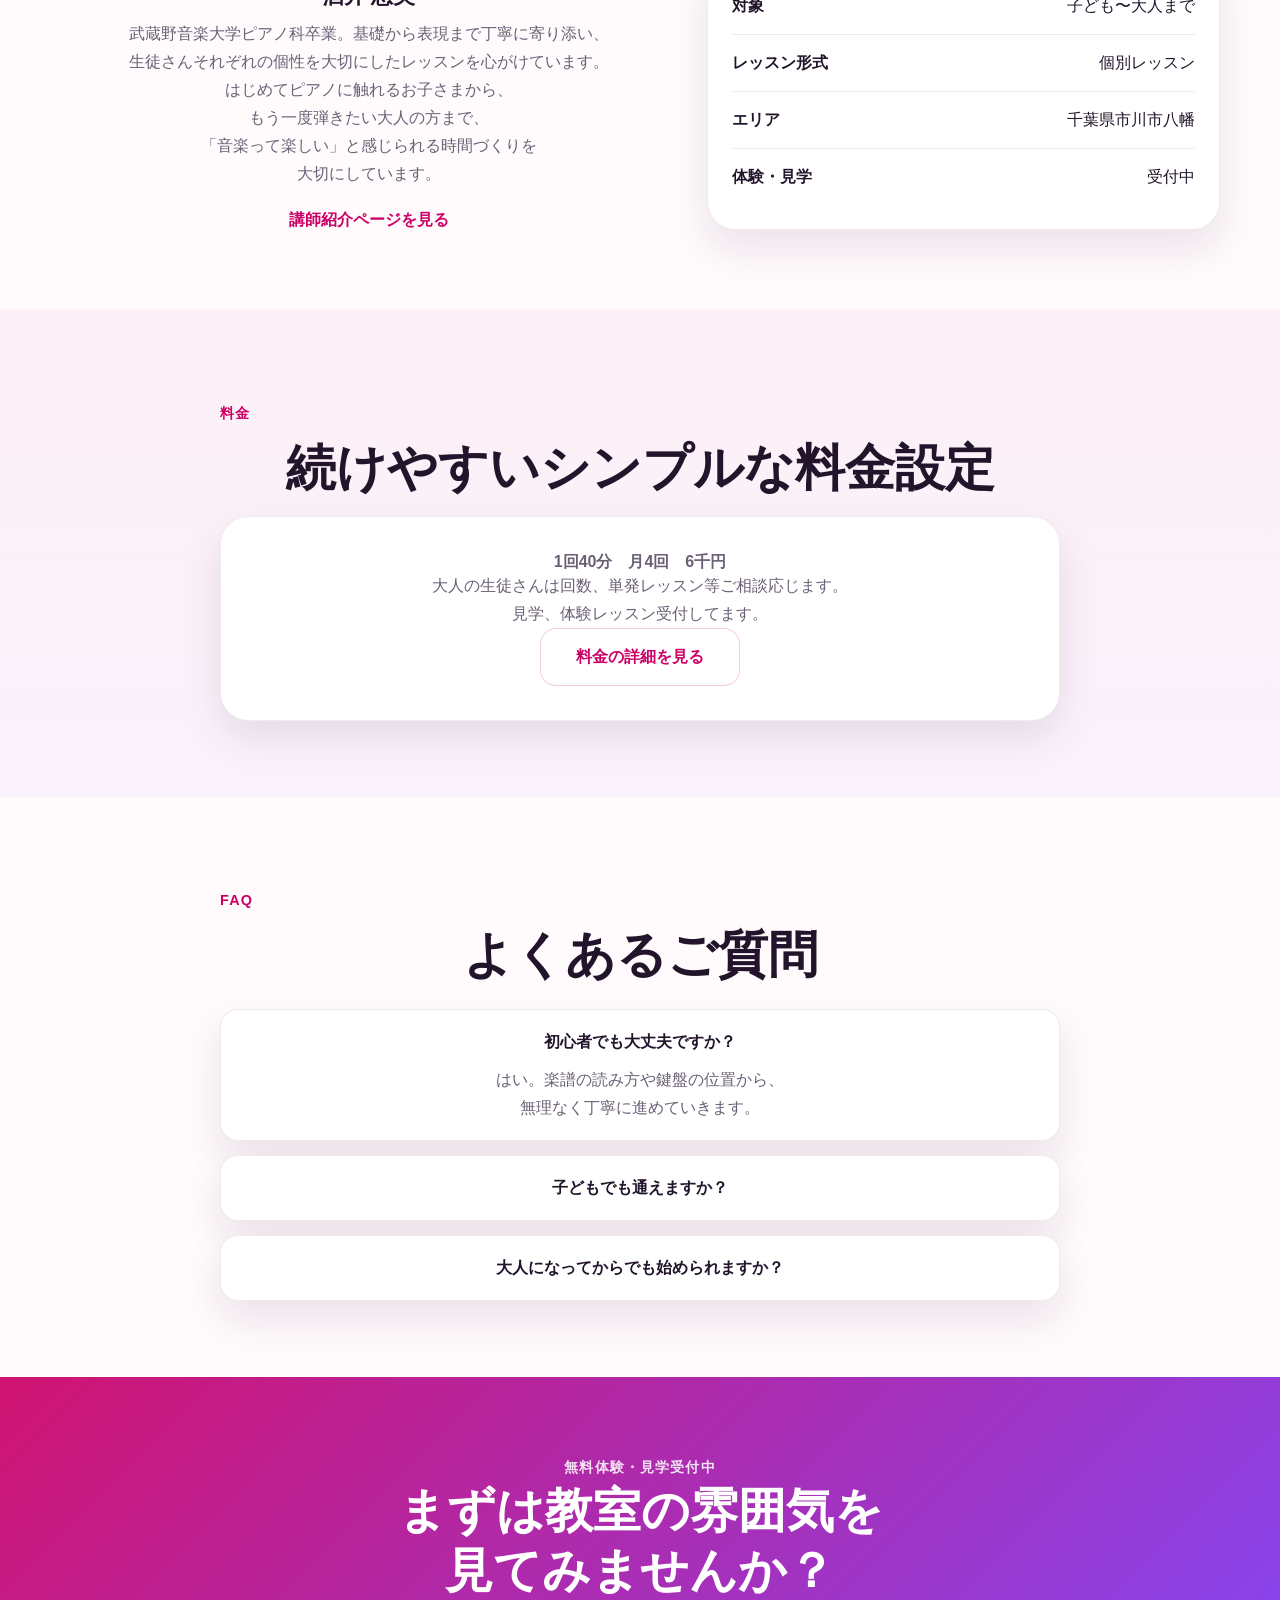
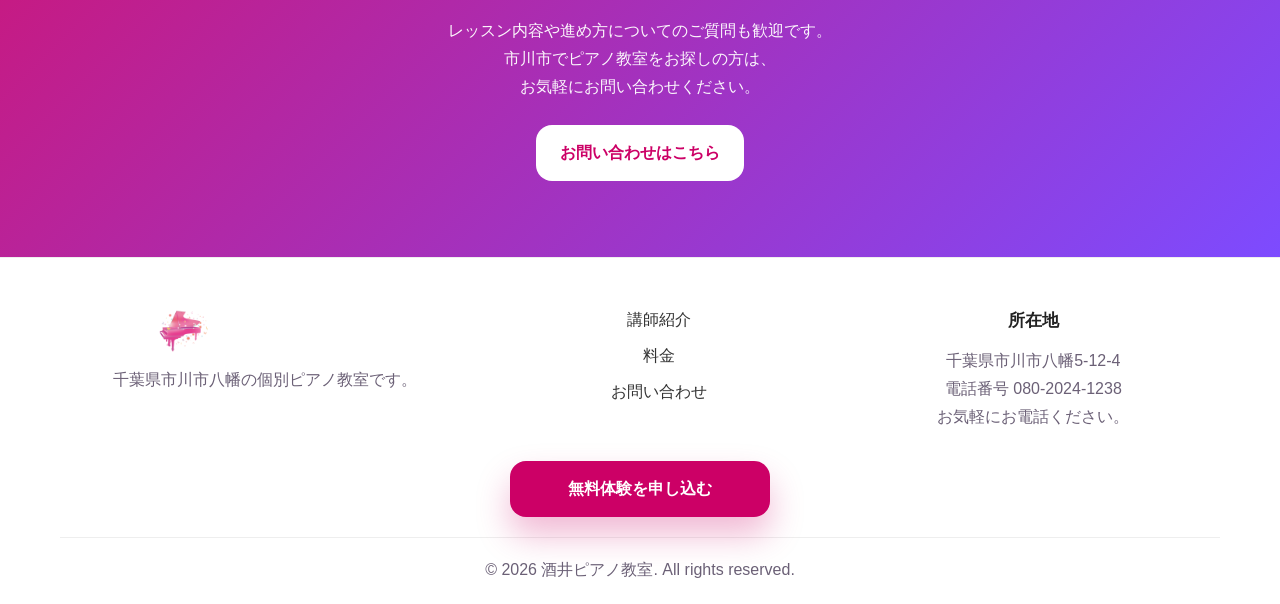
==== commit 269847b2: "Update index.html" ====
--- a/index.html
+++ b/index.html
@@ -217,7 +217,7 @@
           <p class="section-label center-mobile">講師紹介</p>
           <h2>酒井 恵美</h2>
           <p>
-            音楽大学ピアノ科卒業。基礎から表現まで丁寧に寄り添い、
+            武蔵野音楽大学ピアノ科卒業。基礎から表現まで丁寧に寄り添い、
             <br>生徒さんそれぞれの個性を大切にしたレッスンを心がけています。
           </p>
           <p>
@@ -343,4 +343,4 @@
   </script>
 </body>
 
-</html>+</html>
